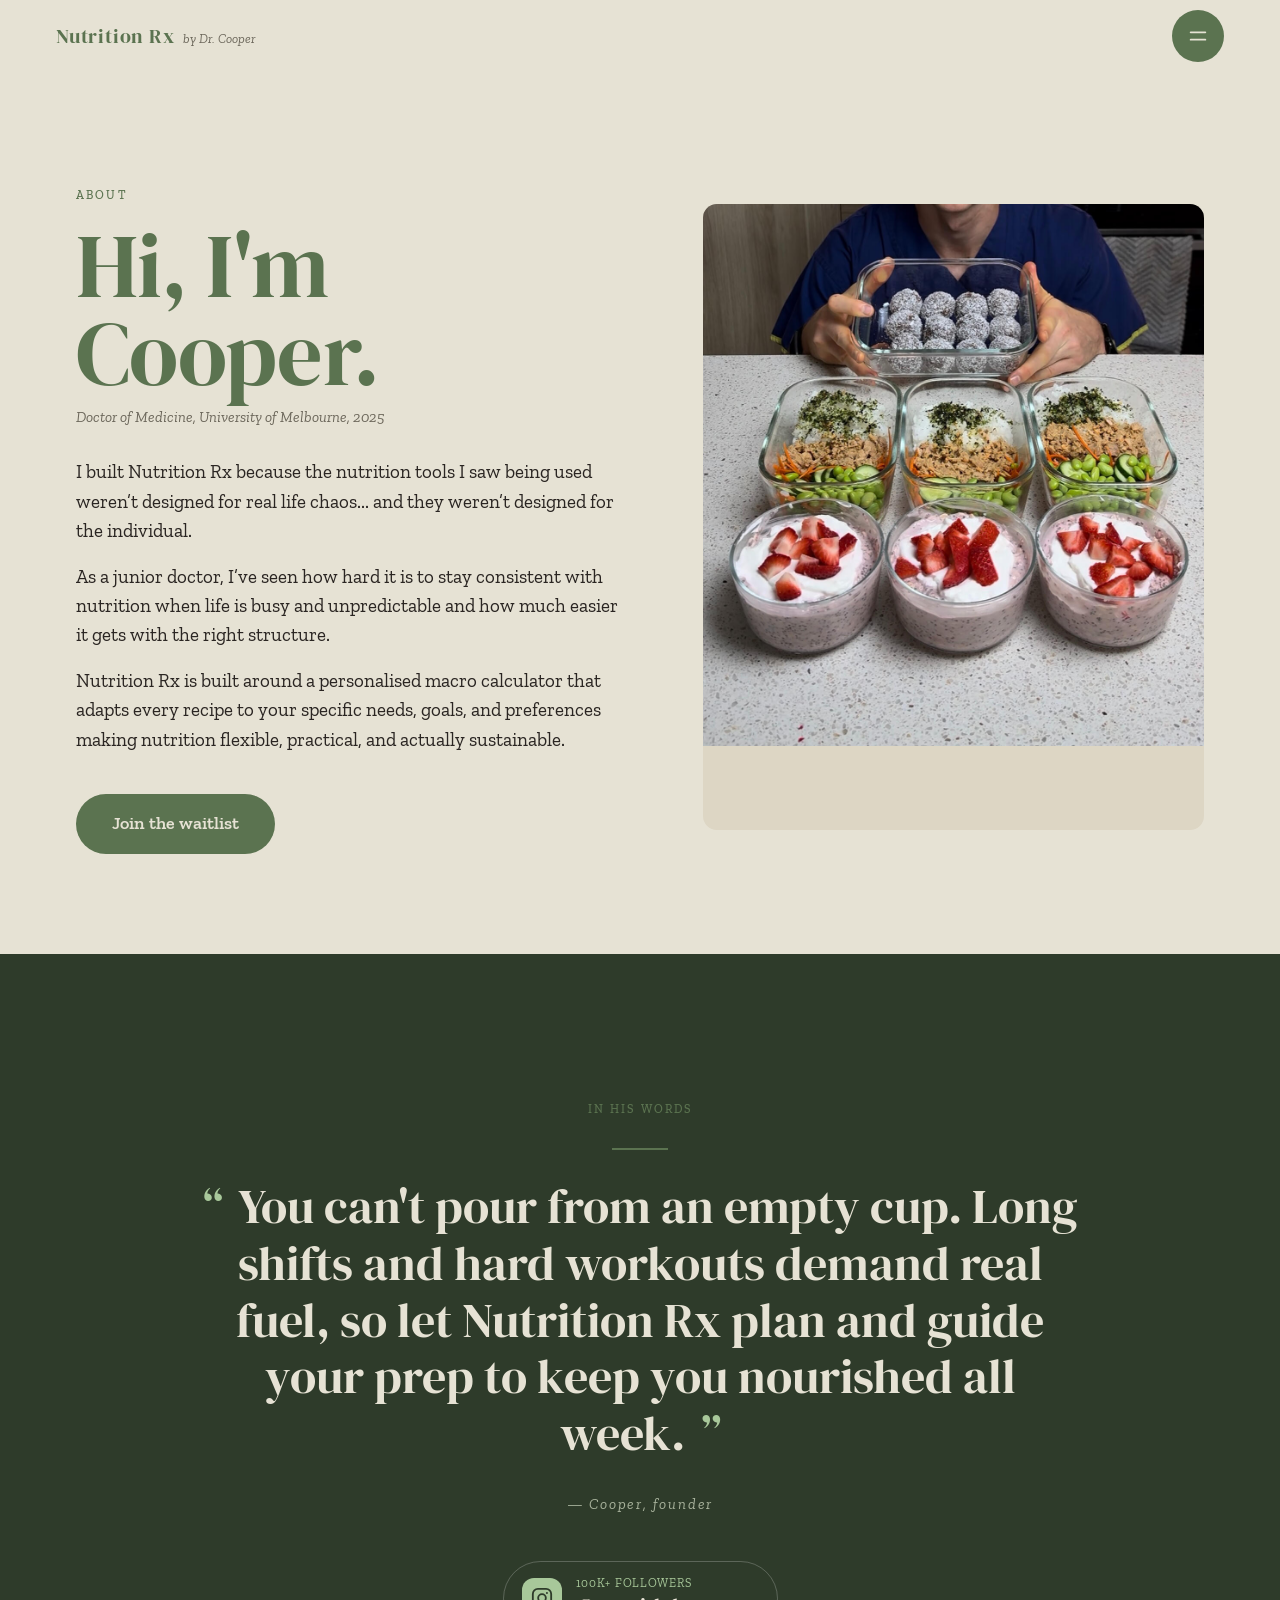
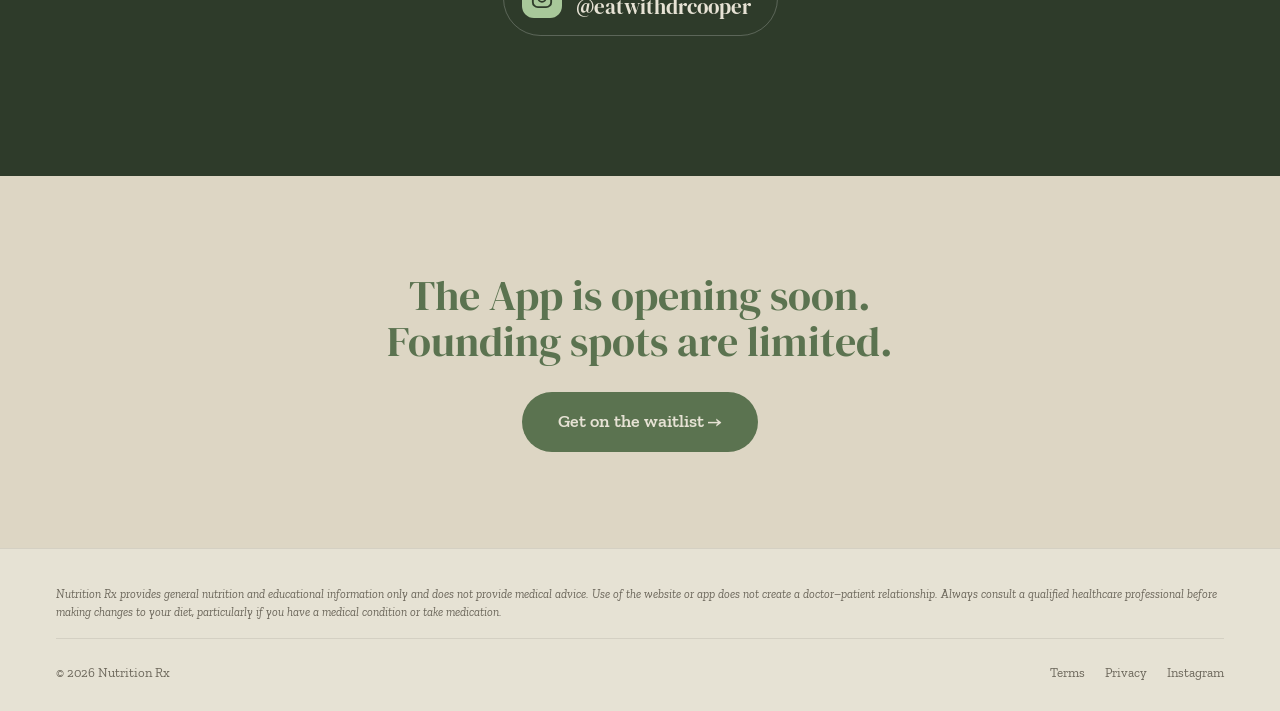
==== about.html @ 68b1487c "Add files via upload" ====
<!doctype html>
<html lang="en">
<head>
<meta charset="utf-8">
<meta name="viewport" content="width=device-width,initial-scale=1">
<title>About Cooper — Nutrition Rx</title>
<link rel="preconnect" href="https://fonts.googleapis.com">
<link rel="preconnect" href="https://fonts.gstatic.com" crossorigin>
<link href="https://fonts.googleapis.com/css2?family=DM+Serif+Display:ital@0;1&family=Zilla+Slab:ital,wght@0,300;0,400;0,500;0,600;0,700;1,400;1,500&display=swap" rel="stylesheet">
<link rel="stylesheet" href="styles.css">
<style>
  .about-hero {
    padding: clamp(120px, 16vw, 180px) var(--page-pad) clamp(60px, 9vw, 100px);
    max-width: var(--max);
    margin: 0 auto;
    display: grid;
    grid-template-columns: 1.1fr 1fr;
    gap: clamp(40px, 6vw, 88px);
    align-items: center;
  }
  .about-hero__text h1 {
    font-family: var(--font-display);
    font-size: clamp(48px, 7vw, 96px);
    line-height: 0.98;
    margin: 16px 0 8px;
    color: var(--green-mid);
    font-weight: 400;
    letter-spacing: -0.01em;
  }
  .about-hero__text .creds {
    font-family: var(--font-italic);
    font-style: italic;
    font-size: 19px;
    color: var(--ink-soft);
    margin-bottom: 28px;
  }
  .about-hero__text p {
    font-size: 19px;
    line-height: 1.55;
    margin: 0 0 16px;
  }
  .portrait {
    aspect-ratio: 4 / 5;
    border-radius: 14px;
  }
  @media (max-width: 820px) {
    .about-hero { grid-template-columns: 1fr; }
    .portrait { max-width: 360px; }
  }

  .story {
    background: var(--green-deep);
    color: var(--ink-on-green);
    padding: clamp(80px, 12vw, 140px) var(--page-pad);
  }
  .story__inner {
    max-width: 880px;
    margin: 0 auto;
    text-align: center;
  }
  .story blockquote {
    font-family: var(--font-display);
    font-size: clamp(28px, 4.2vw, 48px);
    line-height: 1.18;
    color: var(--cream);
    margin: 0;
    quotes: "\201C" "\201D";
  }
  .story blockquote::before { content: open-quote; color: var(--green-sage); margin-right: 6px; }
  .story blockquote::after  { content: close-quote; color: var(--green-sage); margin-left: 6px; }
  .ig-follow {
    margin-top: 44px;
    display: inline-flex;
    align-items: center;
    gap: 14px;
    padding: 14px 26px 14px 18px;
    border: 1px solid rgba(255,255,255,0.22);
    border-radius: 999px;
    color: var(--cream);
    text-decoration: none;
    transition: background .25s ease, border-color .25s ease, transform .25s ease;
  }
  .ig-follow:hover { background: rgba(255,255,255,0.07); border-color: rgba(255,255,255,0.4); transform: translateY(-2px); }
  .ig-follow__icon {
    flex: none;
    width: 40px; height: 40px;
    display: grid; place-items: center;
    border-radius: 12px;
    background: var(--green-sage);
    color: var(--green-deep);
  }
  .ig-follow__icon svg { width: 22px; height: 22px; }
  .ig-follow__text { text-align: left; line-height: 1.3; white-space: nowrap; }
  .ig-follow__handle { display: block; font-family: var(--font-display); font-size: 21px; color: var(--cream); }
  .ig-follow__meta { display: block; font-size: 12px; letter-spacing: .06em; text-transform: uppercase; color: var(--green-sage); margin-bottom: 2px; }

  .story cite {
    display: block;
    margin-top: 32px;
    font-family: var(--font-slab);
    font-style: italic;
    font-size: 15px;
    letter-spacing: 0.12em;
    color: var(--ink-on-green-soft);
  }

  .creds-grid {
    max-width: var(--max);
    margin: 0 auto;
    padding: clamp(80px, 12vw, 140px) var(--page-pad);
    display: grid;
    grid-template-columns: 1fr 2fr;
    gap: 64px;
  }
  .creds-grid h2 {
    font-family: var(--font-display);
    font-size: clamp(36px, 4.5vw, 52px);
    line-height: 1;
    margin: 0;
    color: var(--green-mid);
    font-weight: 400;
  }
  .creds-list { display: grid; gap: 0; }
  .creds-list .row {
    display: grid;
    grid-template-columns: 90px 1fr;
    gap: 24px;
    padding: 20px 0;
    border-top: 1px solid rgba(0,0,0,0.12);
    align-items: baseline;
  }
  .creds-list .row:last-child { border-bottom: 1px solid rgba(0,0,0,0.12); }
  .creds-list .row .yr {
    font-family: var(--font-italic);
    font-style: italic;
    color: var(--ink-soft);
    font-size: 15px;
    letter-spacing: 0.04em;
  }
  .creds-list .row .what { font-size: 18px; }
  .creds-list .row .what em {
    display: block;
    font-style: italic;
    color: var(--ink-soft);
    font-size: 14px;
    letter-spacing: 0.04em;
    margin-top: 4px;
  }
  @media (max-width: 820px) {
    .creds-grid { grid-template-columns: 1fr; gap: 32px; }
    .creds-list .row { grid-template-columns: 70px 1fr; gap: 16px; }
  }

  .cta-strip {
    text-align: center;
    padding: clamp(60px, 8vw, 96px) var(--page-pad);
    background: var(--cream-warm);
  }
  .cta-strip p {
    font-family: var(--font-display);
    font-size: clamp(28px, 3.6vw, 42px);
    margin: 0 0 28px;
    color: var(--green-mid);
    line-height: 1.1;
  }
</style>
</head>
<body data-screen-label="02 About">
<template id="__bundler_thumbnail">
<svg xmlns="http://www.w3.org/2000/svg" viewBox="0 0 100 100">
  <rect width="100" height="100" fill="#2f5a3a"/>
  <circle cx="50" cy="54" r="22" fill="none" stroke="#cfe3bf" stroke-width="4"/>
  <path d="M34 50h32a16 16 0 0 1-32 0z" fill="#cfe3bf"/>
  <text x="50" y="32" font-family="Georgia, serif" font-size="15" fill="#cfe3bf" text-anchor="middle">Rx</text>
</svg>
</template>

  <section class="about-hero">
    <div class="about-hero__text">
      <span class="eyebrow">About</span>
      <h1 data-comment-anchor="about-name">Hi, I'm Cooper.</h1>
      <p class="creds" style="font-size: 15px;">Doctor of Medicine, University of Melbourne, 2025</p>
      <p>I built Nutrition Rx because the nutrition tools I saw being used weren’t designed for real life chaos... and they weren’t designed for the individual.</p>
      <p>As a junior doctor, I’ve seen how hard it is to stay consistent with nutrition when life is busy and unpredictable and how much easier it gets with the right structure.</p>
      <p>Nutrition Rx is built around a personalised macro calculator that adapts every recipe to your specific needs, goals, and preferences making nutrition flexible, practical, and actually sustainable.</p>
      <a class="btn-primary" href="index.html#waitlist" style="margin-top:24px;">Join the waitlist</a>
    </div>
    <div class="portrait" style="background: var(--cream-warm); overflow: hidden;">
      <img src="images/cooper-headshot.jpg" alt="Cooper" style="width: 100%; height: 542px; object-fit: cover; object-position: center bottom; display: block;">
    </div>
  </section>

  <section class="story">
    <div class="story__inner">
      <span class="eyebrow">In his words</span>
      <hr class="rule">
      <blockquote data-comment-anchor="founder-quote">
        You can't pour from an empty cup. Long shifts and hard workouts demand real fuel, so let Nutrition Rx plan and guide your prep to keep you nourished all week.
      </blockquote>
      <cite>— Cooper, founder</cite>
      <a class="ig-follow" href="https://www.instagram.com/eatwithdrcooper/" target="_blank" rel="noopener" aria-label="Follow @eatwithdrcooper on Instagram">
        <span class="ig-follow__icon" aria-hidden="true">
          <svg viewBox="0 0 24 24" fill="none" stroke="currentColor" stroke-width="2" stroke-linecap="round" stroke-linejoin="round">
            <rect x="2" y="2" width="20" height="20" rx="5.5"></rect>
            <circle cx="12" cy="12" r="4.2"></circle>
            <circle cx="17.4" cy="6.6" r="1.1" fill="currentColor" stroke="none"></circle>
          </svg>
        </span>
        <span class="ig-follow__text">
          <span class="ig-follow__meta">100k+ followers</span>
          <span class="ig-follow__handle">@eatwithdrcooper</span>
        </span>
      </a>
    </div>
  </section>

  <section class="cta-strip">
    <p>The App is opening soon.<br>Founding spots are limited.</p>
    <a class="btn-primary" href="https://38ebd151-0711-48f5-b0aa-54f2b20b8835.claudeusercontent.com/v1/design/projects/38ebd151-0711-48f5-b0aa-54f2b20b8835/serve/mobile/index.html?t=e06baa44c9c4c420fc03121a1256f8cfed9c6aff70de0fab4bd49fe251b8d713.e6d27146-04ad-4a14-9966-75253eb72420.7bfd5f30-734a-47d4-814c-40c2be260cab.1780737321.fp&direct=1">Get on the waitlist →</a>
  </section>

  <footer class="foot">
    <p class="foot__note" style="width: 75%; max-width: none;">Nutrition Rx provides general nutrition and educational information only and does not provide medical advice. Use of the website or app does not create a doctor–patient relationship. Always consult a qualified healthcare professional before making changes to your diet, particularly if you have a medical condition or take medication.</p>
    <span>© 2026 Nutrition Rx</span>
    <div class="foot__links">
      <a href="#">Terms</a><a href="#">Privacy</a><a href="https://www.instagram.com/eatwithdrcooper/" target="_blank" rel="noopener">Instagram</a>
    </div>
  </footer>

  <script src="nav.js"></script>
  <script>NutritionRxNav.mount({ current: "about" });</script>
</body>
</html>
---- styles.css ----
/* =========================================================
   Nutrition Rx — shared styles
   Design tokens pulled from brand graphics:
   - cream paper + deep forest green
   - sage pill accents, slab + transitional serif type
   ========================================================= */

:root {
  /* Surfaces */
  --cream: #e6e2d4;
  --cream-warm: #ddd6c4;
  --cream-light: #efeadc;
  --green-deep: #2e3b2a;
  --green-darker: #1f2a1d;
  --green-mid: #5b7350;
  --green-sage: #a8c89a;
  --green-sage-soft: #c2d6b6;

  /* Ink */
  --ink: #2a2522;
  --ink-soft: #6b665a;
  --ink-on-green: #e6e2d4;
  --ink-on-green-soft: #a8b29c;

  /* Macros */
  --macro-cal: #c8553d;
  --macro-protein: #d8893a;
  --macro-carbs: #a8a83a;
  --macro-fat: #5b7350;

  /* Type */
  --font-display: "DM Serif Display", "Source Serif Pro", Georgia, serif;
  --font-slab: "Zilla Slab", Georgia, serif;
  --font-italic: "Zilla Slab", Georgia, serif;

  /* Layout */
  --page-pad: clamp(20px, 5vw, 56px);
  --max: 1240px;
  --radius-pill: 999px;
  --radius-card: 18px;
}

* { box-sizing: border-box; }

html, body {
  margin: 0;
  padding: 0;
  background: var(--cream);
  color: var(--ink);
  font-family: var(--font-slab);
  font-weight: 400;
  font-size: 17px;
  line-height: 1.55;
  -webkit-font-smoothing: antialiased;
  text-rendering: optimizeLegibility;
}

body.theme-green {
  background: var(--green-deep);
  color: var(--ink-on-green);
}

img { max-width: 100%; display: block; }

a { color: inherit; text-decoration: none; }

/* ---------- Type ---------- */
.display {
  font-family: var(--font-display);
  font-weight: 400;
  letter-spacing: -0.01em;
  line-height: 1.02;
}

.eyebrow {
  font-family: var(--font-slab);
  font-weight: 500;
  font-size: 12px;
  letter-spacing: 0.18em;
  text-transform: uppercase;
  color: var(--green-mid);
}
.theme-green .eyebrow { color: var(--green-sage); }

.italic-lede {
  font-family: var(--font-italic);
  font-style: italic;
  font-weight: 400;
  color: var(--ink-soft);
}
.theme-green .italic-lede { color: var(--ink-on-green-soft); }

.rule {
  width: 56px;
  height: 2px;
  background: var(--green-mid);
  border: 0;
  margin: 28px auto;
}
.theme-green .rule { background: var(--green-sage); }

/* ---------- Pills / Buttons ---------- */
.pill {
  display: inline-flex;
  align-items: center;
  gap: 8px;
  padding: 10px 20px;
  border-radius: var(--radius-pill);
  background: var(--green-sage);
  color: var(--green-darker);
  font-family: var(--font-slab);
  font-weight: 600;
  font-size: 15px;
  letter-spacing: 0.02em;
}

.btn-primary {
  display: inline-flex;
  align-items: center;
  justify-content: center;
  gap: 10px;
  padding: 16px 36px;
  border-radius: var(--radius-pill);
  background: var(--green-mid);
  color: var(--cream);
  font-family: var(--font-slab);
  font-weight: 600;
  font-size: 18px;
  border: 0;
  cursor: pointer;
  transition: transform .15s ease, background .15s ease;
}
.btn-primary:hover { background: #4d6244; transform: translateY(-1px); }

.btn-ghost {
  display: inline-flex;
  align-items: center;
  gap: 8px;
  padding: 14px 28px;
  border-radius: var(--radius-pill);
  border: 1.5px solid currentColor;
  font-family: var(--font-slab);
  font-weight: 500;
  font-size: 15px;
  cursor: pointer;
  background: transparent;
}

/* ---------- Top bar / Hamburger ---------- */
.topbar {
  position: fixed;
  inset: 0 0 auto 0;
  height: 72px;
  display: flex;
  align-items: center;
  justify-content: space-between;
  padding: 0 var(--page-pad);
  z-index: 50;
  pointer-events: none;
  transition: background .28s ease, box-shadow .28s ease, backdrop-filter .28s ease, height .28s ease;
}
.topbar > * { pointer-events: auto; }

.topbar.scrolled {
  background: rgba(230, 226, 212, 0.88);
  -webkit-backdrop-filter: blur(10px);
  backdrop-filter: blur(10px);
  box-shadow: 0 1px 0 rgba(42, 37, 34, 0.10), 0 6px 20px -14px rgba(42, 37, 34, 0.5);
}
.theme-green .topbar.scrolled {
  background: rgba(46, 59, 42, 0.9);
  box-shadow: 0 1px 0 rgba(230, 226, 212, 0.12), 0 6px 20px -14px rgba(0, 0, 0, 0.6);
}

.brand {
  font-family: var(--font-display);
  font-size: 20px;
  letter-spacing: 0.04em;
  color: var(--green-mid);
}
.theme-green .brand { color: var(--green-sage); }
.brand small {
  font-family: var(--font-slab);
  font-style: italic;
  font-size: 13px;
  color: var(--ink-soft);
  margin-left: 8px;
  letter-spacing: 0;
}
.theme-green .brand small { color: var(--ink-on-green-soft); }

.hamburger {
  width: 52px;
  height: 52px;
  border-radius: 50%;
  background: var(--green-mid);
  color: var(--cream);
  display: inline-flex;
  align-items: center;
  justify-content: center;
  border: 0;
  cursor: pointer;
  transition: background .15s ease, transform .15s ease;
}
.theme-green .hamburger { background: var(--green-sage); color: var(--green-darker); }
.hamburger:hover { transform: scale(1.04); }
.hamburger svg { width: 22px; height: 22px; }

/* ---------- Menu overlay ---------- */
.menu {
  position: fixed;
  inset: 0;
  background: var(--green-deep);
  color: var(--cream);
  z-index: 100;
  opacity: 0;
  pointer-events: none;
  transform: translateY(-12px);
  transition: opacity .35s ease, transform .35s ease;
  display: grid;
  grid-template-rows: 72px 1fr auto;
  padding: 0 var(--page-pad);
}
.menu.is-open {
  opacity: 1;
  pointer-events: auto;
  transform: translateY(0);
}
.menu__top {
  display: flex;
  align-items: center;
  justify-content: space-between;
}
.menu__brand {
  font-family: var(--font-display);
  font-size: 20px;
  letter-spacing: 0.04em;
  color: var(--green-sage);
}
.menu__close {
  width: 52px;
  height: 52px;
  border-radius: 50%;
  background: var(--green-sage);
  color: var(--green-darker);
  border: 0;
  cursor: pointer;
  display: inline-flex;
  align-items: center;
  justify-content: center;
}
.menu__close svg { width: 22px; height: 22px; }

.menu__nav {
  display: flex;
  flex-direction: column;
  justify-content: center;
  gap: clamp(20px, 4vh, 36px);
  max-width: 880px;
  margin: 0 auto;
  width: 100%;
}
.menu__link {
  font-family: var(--font-display);
  font-size: clamp(40px, 8vw, 88px);
  line-height: 1;
  letter-spacing: -0.015em;
  color: var(--cream);
  display: grid;
  grid-template-columns: 64px 1fr auto;
  align-items: baseline;
  gap: 24px;
  padding: 8px 0;
  border-bottom: 1px solid rgba(230, 226, 212, 0.18);
  transition: color .2s ease, padding-left .2s ease;
}
.menu__link:hover {
  color: var(--green-sage);
  padding-left: 8px;
}
.menu__link .num {
  font-family: var(--font-slab);
  font-size: 14px;
  letter-spacing: 0.2em;
  color: var(--ink-on-green-soft);
  font-style: italic;
}
.menu__link .arrow {
  font-family: var(--font-slab);
  font-size: 20px;
  color: var(--ink-on-green-soft);
  transition: transform .2s ease;
}
.menu__link:hover .arrow { transform: translateX(8px); color: var(--green-sage); }

.menu__foot {
  display: flex;
  justify-content: space-between;
  align-items: center;
  padding: 28px 0;
  border-top: 1px solid rgba(230, 226, 212, 0.18);
  font-family: var(--font-slab);
  font-size: 13px;
  color: var(--ink-on-green-soft);
  letter-spacing: 0.04em;
}
.menu__foot a:hover { color: var(--green-sage); }

body.menu-open { overflow: hidden; }

/* ---------- Page sections ---------- */
.section {
  padding: clamp(80px, 12vw, 140px) var(--page-pad);
  max-width: var(--max);
  margin: 0 auto;
}
.section--narrow { max-width: 820px; }
.section--green {
  background: var(--green-deep);
  color: var(--ink-on-green);
  max-width: none;
}
.section--green-inner {
  max-width: var(--max);
  margin: 0 auto;
}

.center { text-align: center; }

/* ---------- Image placeholder ---------- */
.ph {
  position: relative;
  background:
    repeating-linear-gradient(135deg,
      rgba(0,0,0,0.04) 0 8px,
      transparent 8px 16px),
    var(--cream-warm);
  border: 1px solid rgba(0,0,0,0.06);
  border-radius: 12px;
  display: grid;
  place-items: center;
  font-family: ui-monospace, "SF Mono", Menlo, monospace;
  font-size: 11px;
  letter-spacing: 0.12em;
  text-transform: uppercase;
  color: var(--ink-soft);
  text-align: center;
  padding: 16px;
  min-height: 200px;
}
.theme-green .ph {
  background:
    repeating-linear-gradient(135deg,
      rgba(255,255,255,0.04) 0 8px,
      transparent 8px 16px),
    rgba(255,255,255,0.04);
  border-color: rgba(255,255,255,0.12);
  color: var(--ink-on-green-soft);
}
.ph--circle { border-radius: 999px; aspect-ratio: 1; }
.ph--phone {
  aspect-ratio: 9 / 19.5;
  border-radius: 36px;
  min-height: 0;
}

/* ---------- Footer ---------- */
.foot {
  padding: 36px var(--page-pad) 28px;
  border-top: 1px solid rgba(0,0,0,0.08);
  display: flex;
  flex-wrap: wrap;
  gap: 24px;
  justify-content: space-between;
  align-items: center;
  font-size: 13px;
  color: var(--ink-soft);
}
.theme-green .foot {
  border-color: rgba(255,255,255,0.12);
  color: var(--ink-on-green-soft);
}
.foot a:hover { color: var(--green-mid); }
.theme-green .foot a:hover { color: var(--green-sage); }
.foot__links { display: flex; gap: 20px; flex-wrap: wrap; }

/* ---------- Utility ---------- */
.stack > * + * { margin-top: var(--gap, 16px); }
.grid { display: grid; gap: 24px; }

@media (max-width: 720px) {
  body { font-size: 16px; }
  .topbar { height: 64px; }
  .hamburger, .menu__close { width: 44px; height: 44px; }
  .menu { grid-template-rows: 64px 1fr auto; }
  .menu__link { grid-template-columns: 40px 1fr auto; gap: 14px; }
  .menu__link .num { font-size: 12px; }
}

.foot__note { flex-basis: 100%; order: -1; margin: 0; padding-bottom: 16px; border-bottom: 1px solid rgba(0,0,0,0.08); font-size: 12px; line-height: 1.55; font-style: italic; color: var(--ink-soft); max-width: 78ch; }
.theme-green .foot__note { border-color: rgba(255,255,255,0.12); color: var(--ink-on-green-soft); }
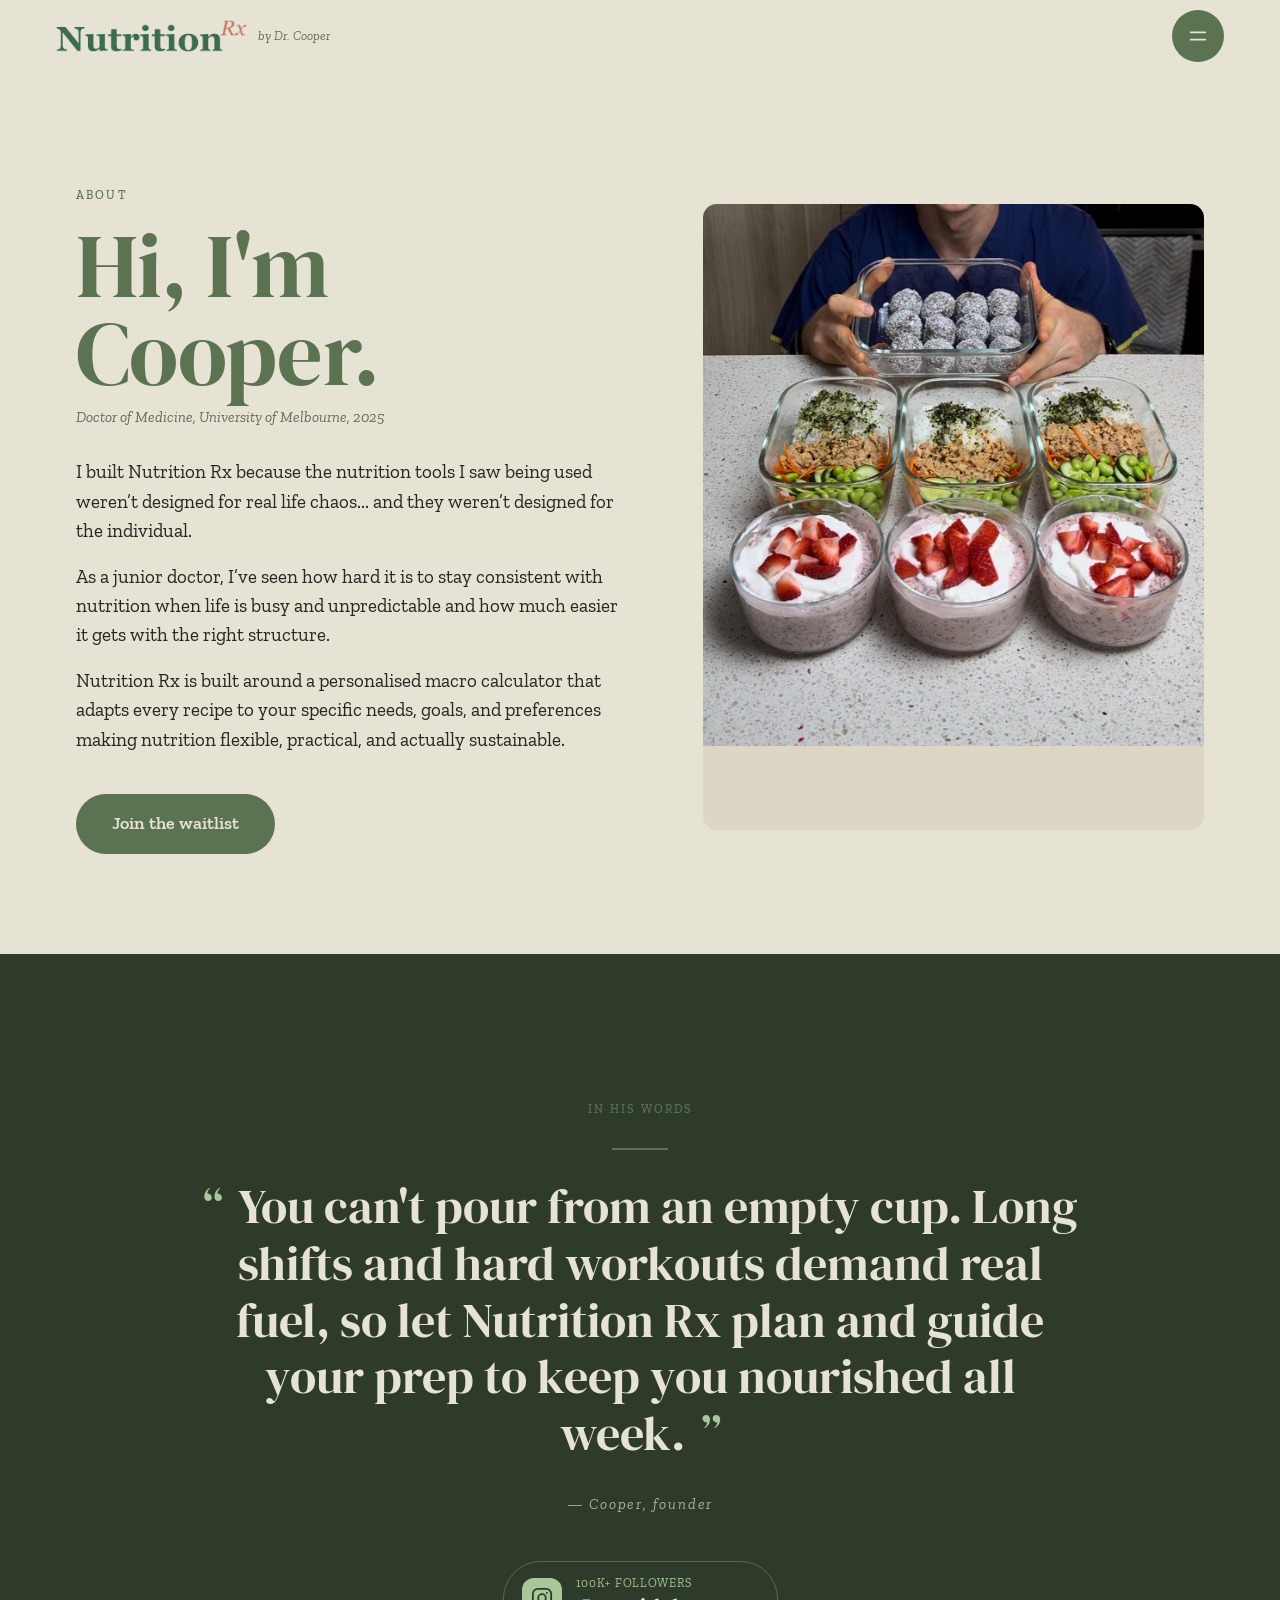
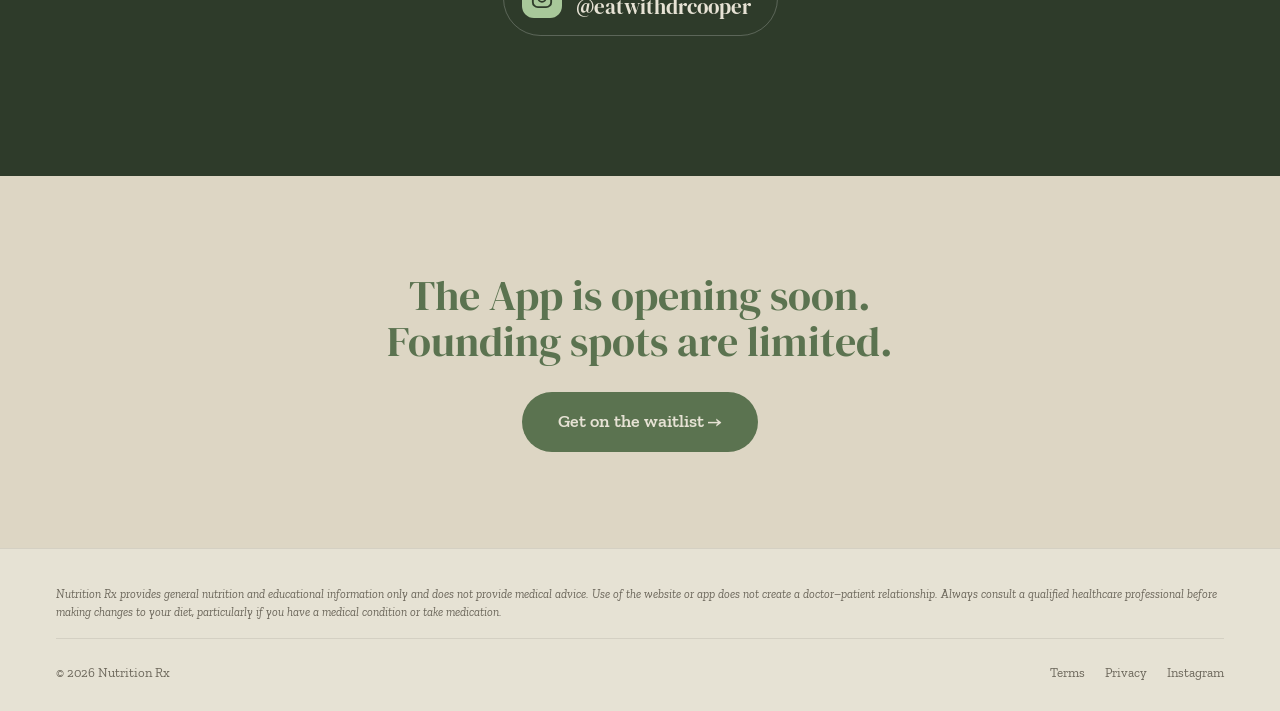
==== commit f4e4da77: "Add files via upload" ====
--- a/about.html
+++ b/about.html
@@ -4,6 +4,8 @@
 <meta charset="utf-8">
 <meta name="viewport" content="width=device-width,initial-scale=1">
 <title>About Cooper — Nutrition Rx</title>
+<link rel="icon" type="image/png" href="images/favicon.png">
+<link rel="apple-touch-icon" href="images/favicon.png">
 <link rel="preconnect" href="https://fonts.googleapis.com">
 <link rel="preconnect" href="https://fonts.gstatic.com" crossorigin>
 <link href="https://fonts.googleapis.com/css2?family=DM+Serif+Display:ital@0;1&family=Zilla+Slab:ital,wght@0,300;0,400;0,500;0,600;0,700;1,400;1,500&display=swap" rel="stylesheet">
@@ -216,7 +218,7 @@
 
   <section class="cta-strip">
     <p>The App is opening soon.<br>Founding spots are limited.</p>
-    <a class="btn-primary" href="https://38ebd151-0711-48f5-b0aa-54f2b20b8835.claudeusercontent.com/v1/design/projects/38ebd151-0711-48f5-b0aa-54f2b20b8835/serve/mobile/index.html?t=e06baa44c9c4c420fc03121a1256f8cfed9c6aff70de0fab4bd49fe251b8d713.e6d27146-04ad-4a14-9966-75253eb72420.7bfd5f30-734a-47d4-814c-40c2be260cab.1780737321.fp&direct=1">Get on the waitlist →</a>
+    <a class="btn-primary" href="index.html">Get on the waitlist →</a>
   </section>
 
   <footer class="foot">
--- a/styles.css
+++ b/styles.css
@@ -177,6 +177,14 @@
   font-size: 20px;
   letter-spacing: 0.04em;
   color: var(--green-mid);
+  display: inline-flex;
+  align-items: center;
+  gap: 11px;
+}
+.brand__logo {
+  height: 32px;
+  width: auto;
+  display: block;
 }
 .theme-green .brand { color: var(--green-sage); }
 .brand small {
@@ -184,9 +192,11 @@
   font-style: italic;
   font-size: 13px;
   color: var(--ink-soft);
-  margin-left: 8px;
+  margin-left: 0;
   letter-spacing: 0;
-}
+  white-space: nowrap;
+}
+.menu__brand-logo { height: 30px; width: auto; display: block; }
 .theme-green .brand small { color: var(--ink-on-green-soft); }
 
 .hamburger {
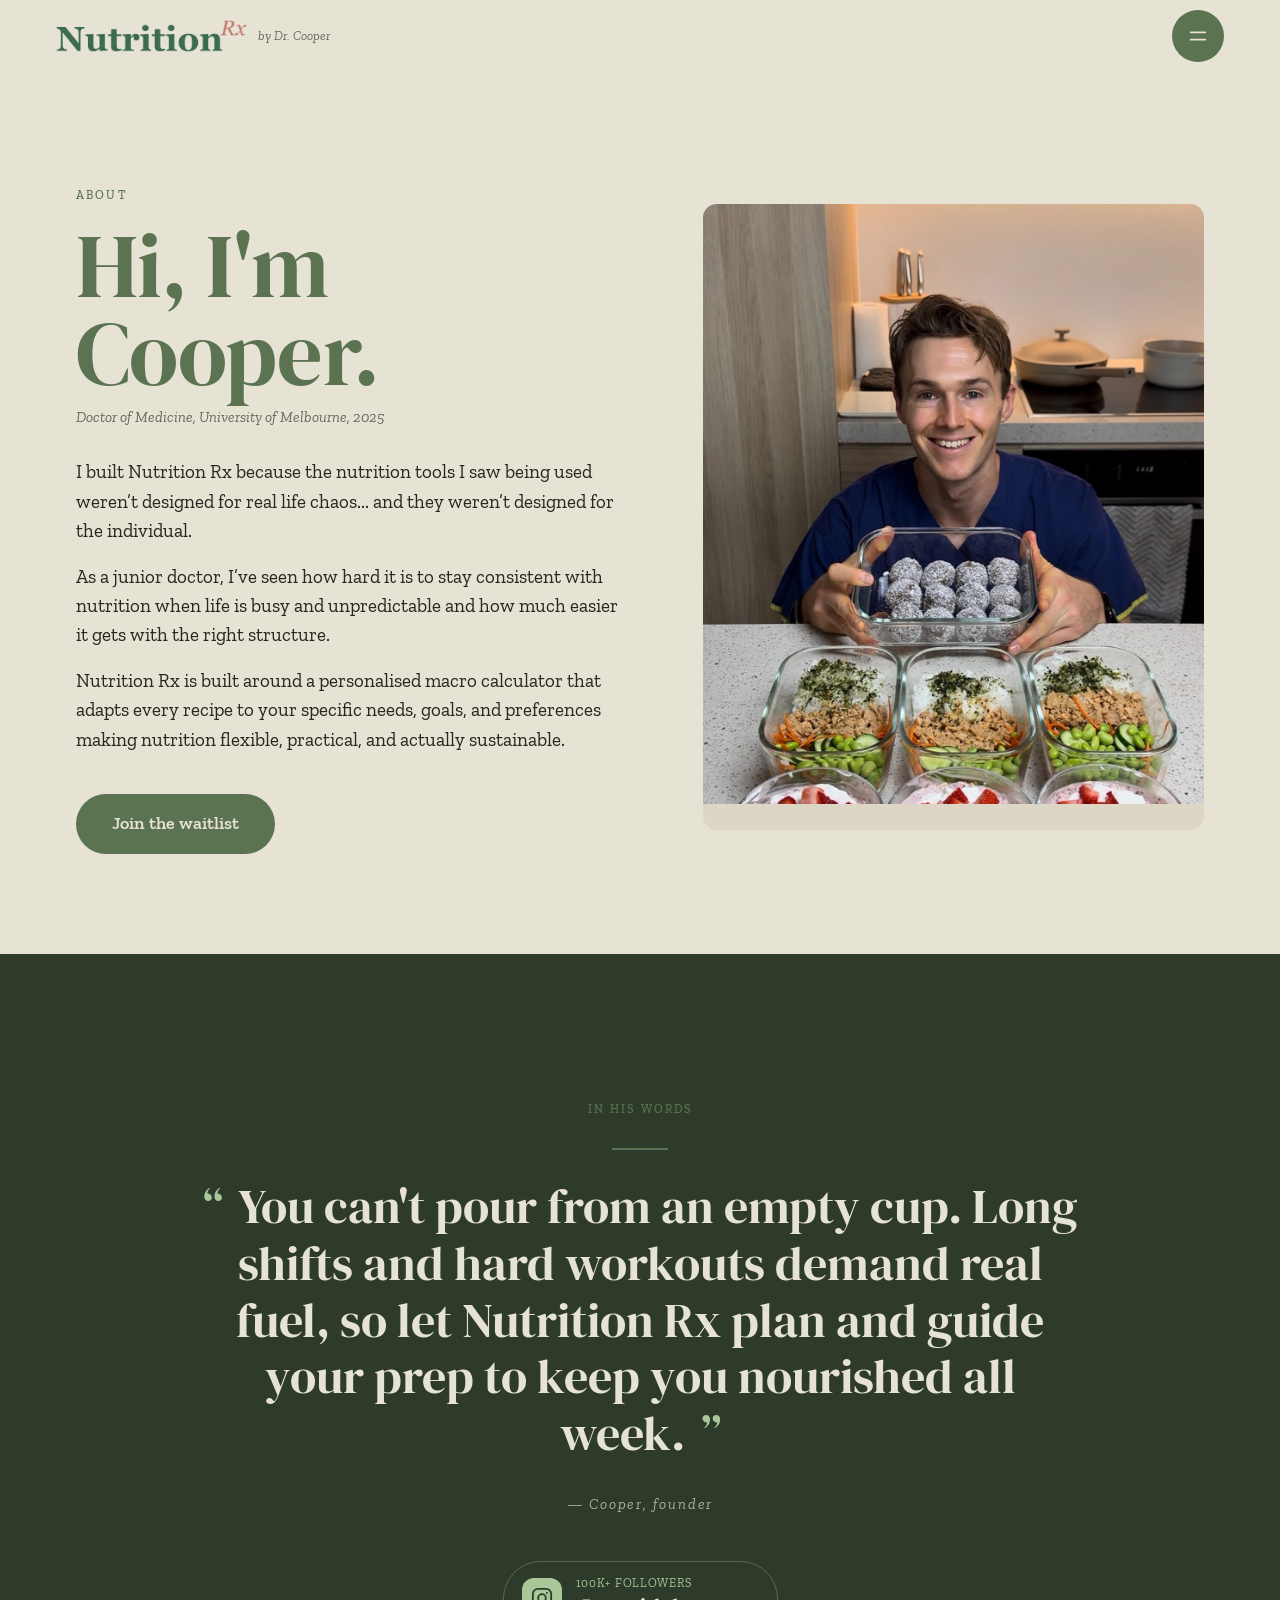
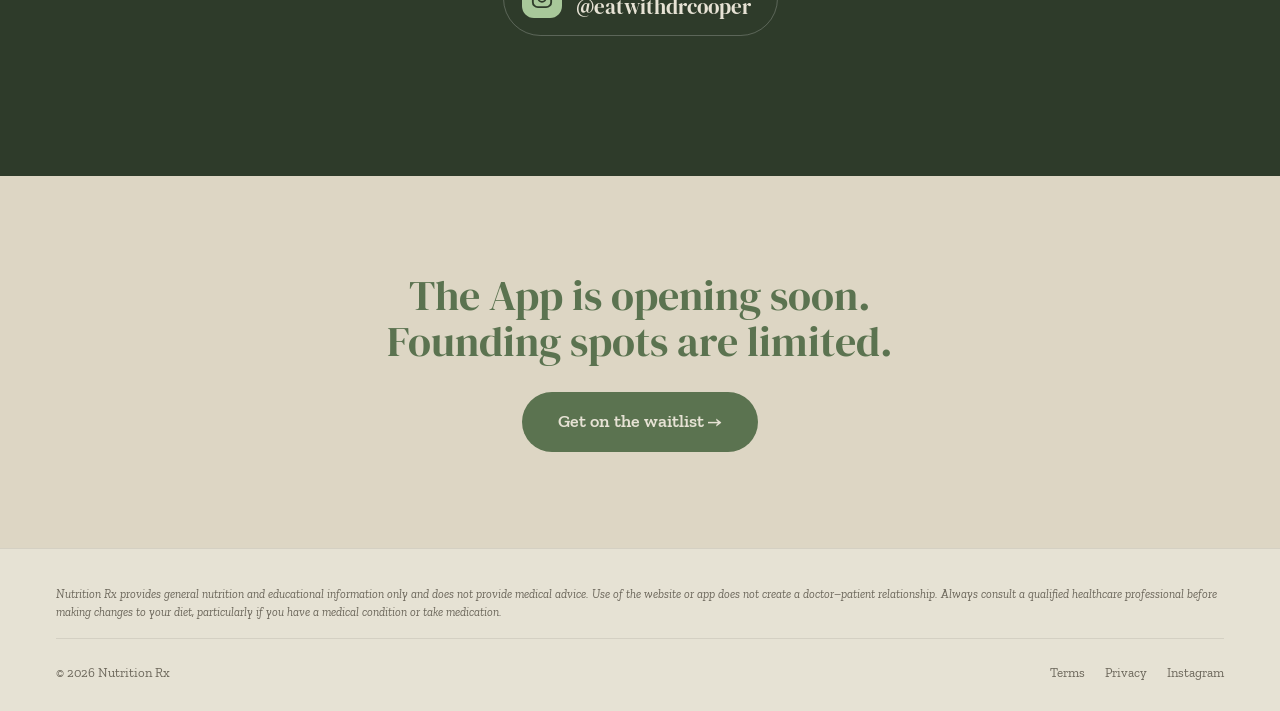
==== commit f25f6c41: "Add files via upload" ====
--- a/about.html
+++ b/about.html
@@ -188,7 +188,7 @@
       <a class="btn-primary" href="index.html#waitlist" style="margin-top:24px;">Join the waitlist</a>
     </div>
     <div class="portrait" style="background: var(--cream-warm); overflow: hidden;">
-      <img src="images/cooper-headshot.jpg" alt="Cooper" style="width: 100%; height: 542px; object-fit: cover; object-position: center bottom; display: block;">
+      <img src="images/cooper-headshot.jpg" alt="Cooper" style="width: 100%; height: 600px; object-fit: cover; object-position: center 38%; display: block;">
     </div>
   </section>
 
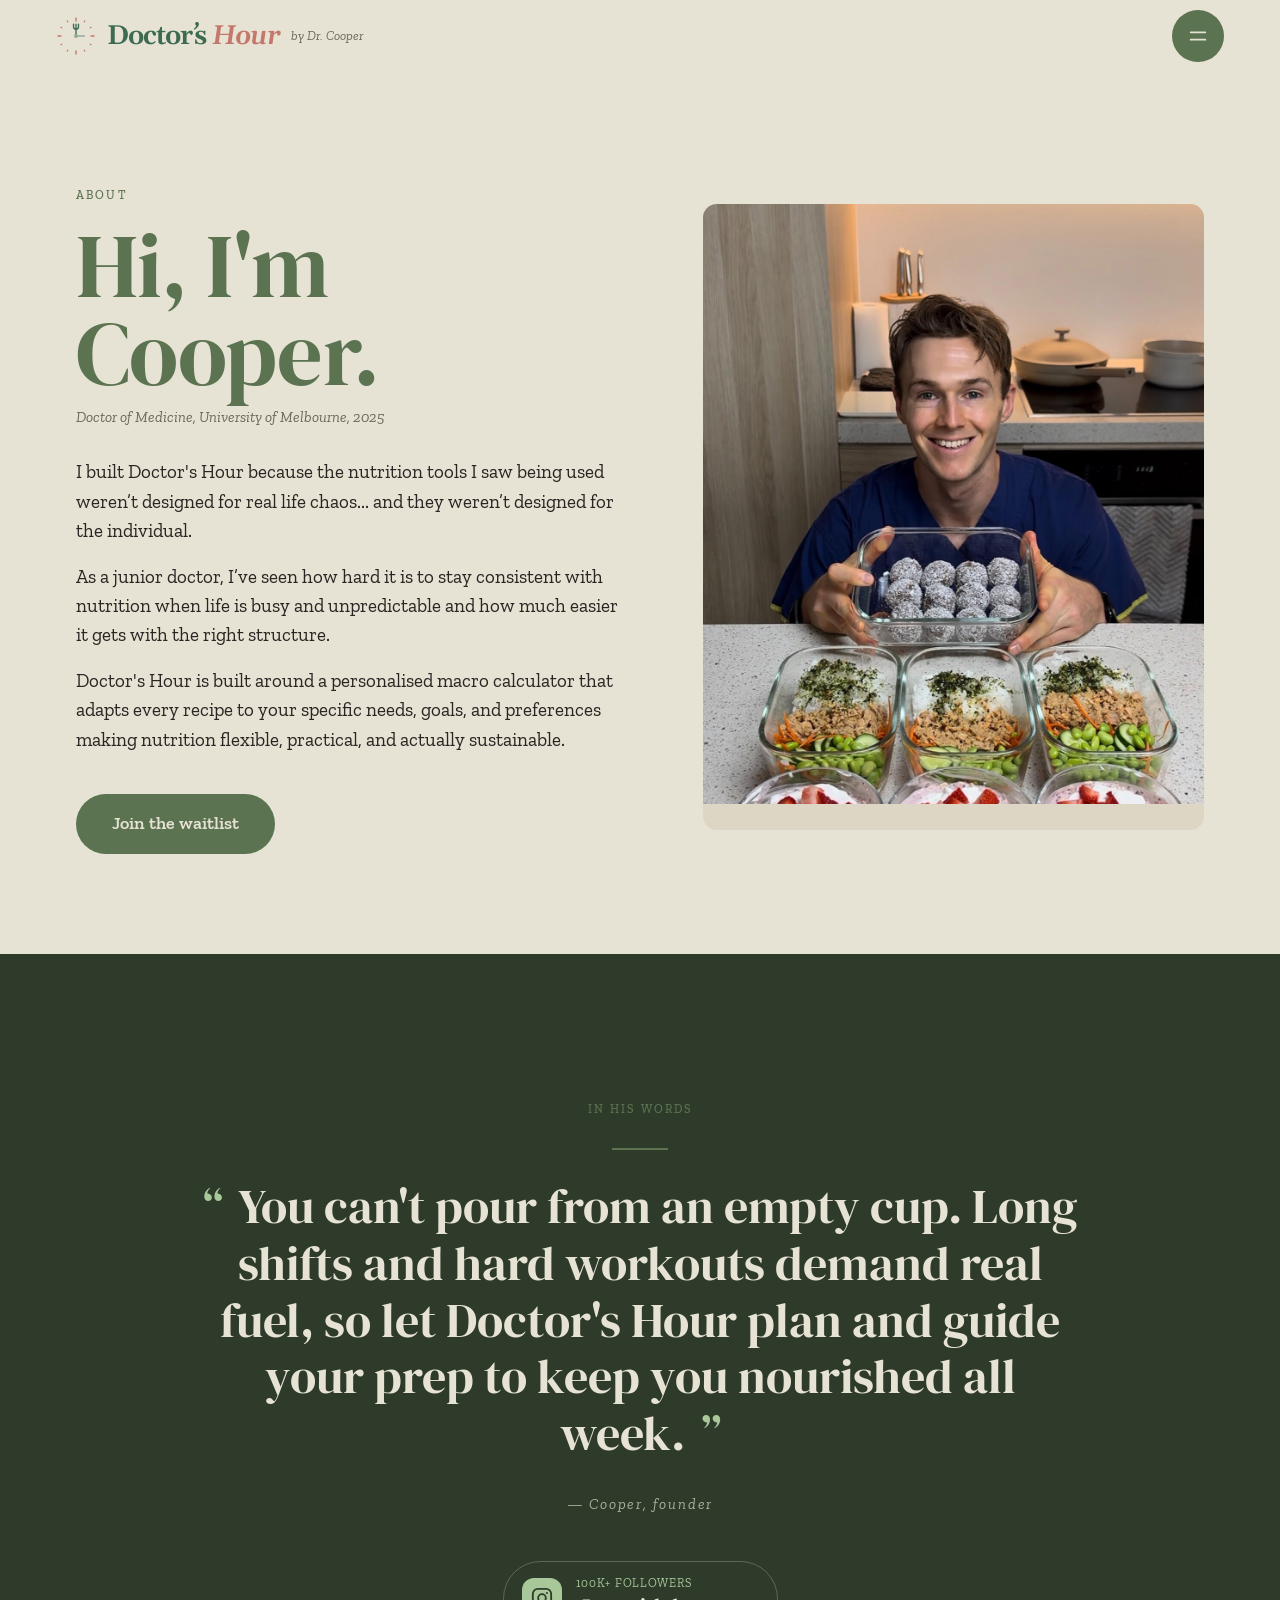
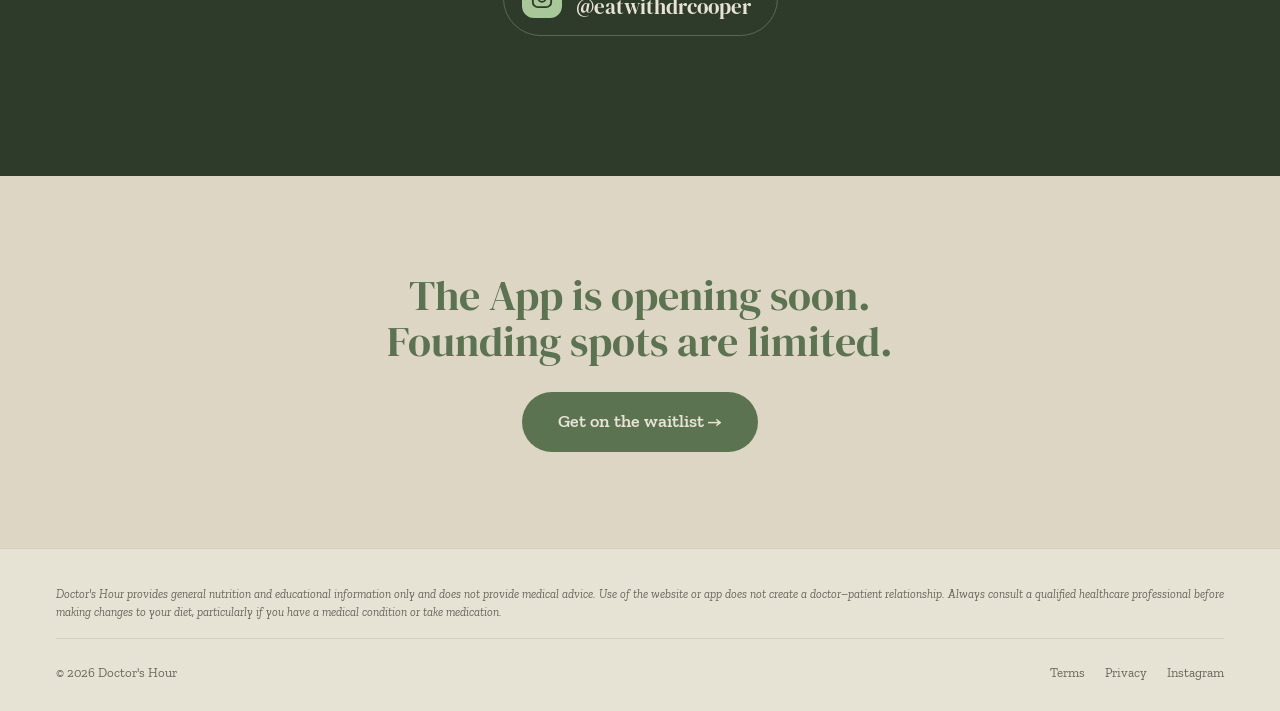
==== commit 4af9fb88: "Add files via upload" ====
--- a/about.html
+++ b/about.html
@@ -3,9 +3,9 @@
 <head>
 <meta charset="utf-8">
 <meta name="viewport" content="width=device-width,initial-scale=1">
-<title>About Cooper — Nutrition Rx</title>
-<link rel="icon" type="image/png" href="images/favicon.png">
-<link rel="apple-touch-icon" href="images/favicon.png">
+<title>About Cooper — Doctor's Hour</title>
+<link rel="icon" type="image/png" href="images/doctors-hour-icon.png">
+<link rel="apple-touch-icon" href="images/doctors-hour-icon.png">
 <link rel="preconnect" href="https://fonts.googleapis.com">
 <link rel="preconnect" href="https://fonts.gstatic.com" crossorigin>
 <link href="https://fonts.googleapis.com/css2?family=DM+Serif+Display:ital@0;1&family=Zilla+Slab:ital,wght@0,300;0,400;0,500;0,600;0,700;1,400;1,500&display=swap" rel="stylesheet">
@@ -182,9 +182,9 @@
       <span class="eyebrow">About</span>
       <h1 data-comment-anchor="about-name">Hi, I'm Cooper.</h1>
       <p class="creds" style="font-size: 15px;">Doctor of Medicine, University of Melbourne, 2025</p>
-      <p>I built Nutrition Rx because the nutrition tools I saw being used weren’t designed for real life chaos... and they weren’t designed for the individual.</p>
+      <p>I built Doctor's Hour because the nutrition tools I saw being used weren’t designed for real life chaos... and they weren’t designed for the individual.</p>
       <p>As a junior doctor, I’ve seen how hard it is to stay consistent with nutrition when life is busy and unpredictable and how much easier it gets with the right structure.</p>
-      <p>Nutrition Rx is built around a personalised macro calculator that adapts every recipe to your specific needs, goals, and preferences making nutrition flexible, practical, and actually sustainable.</p>
+      <p>Doctor's Hour is built around a personalised macro calculator that adapts every recipe to your specific needs, goals, and preferences making nutrition flexible, practical, and actually sustainable.</p>
       <a class="btn-primary" href="index.html#waitlist" style="margin-top:24px;">Join the waitlist</a>
     </div>
     <div class="portrait" style="background: var(--cream-warm); overflow: hidden;">
@@ -197,7 +197,7 @@
       <span class="eyebrow">In his words</span>
       <hr class="rule">
       <blockquote data-comment-anchor="founder-quote">
-        You can't pour from an empty cup. Long shifts and hard workouts demand real fuel, so let Nutrition Rx plan and guide your prep to keep you nourished all week.
+        You can't pour from an empty cup. Long shifts and hard workouts demand real fuel, so let Doctor's Hour plan and guide your prep to keep you nourished all week.
       </blockquote>
       <cite>— Cooper, founder</cite>
       <a class="ig-follow" href="https://www.instagram.com/eatwithdrcooper/" target="_blank" rel="noopener" aria-label="Follow @eatwithdrcooper on Instagram">
@@ -222,8 +222,8 @@
   </section>
 
   <footer class="foot">
-    <p class="foot__note" style="width: 75%; max-width: none;">Nutrition Rx provides general nutrition and educational information only and does not provide medical advice. Use of the website or app does not create a doctor–patient relationship. Always consult a qualified healthcare professional before making changes to your diet, particularly if you have a medical condition or take medication.</p>
-    <span>© 2026 Nutrition Rx</span>
+    <p class="foot__note" style="width: 75%; max-width: none;">Doctor's Hour provides general nutrition and educational information only and does not provide medical advice. Use of the website or app does not create a doctor–patient relationship. Always consult a qualified healthcare professional before making changes to your diet, particularly if you have a medical condition or take medication.</p>
+    <span>© 2026 Doctor's Hour</span>
     <div class="foot__links">
       <a href="#">Terms</a><a href="#">Privacy</a><a href="https://www.instagram.com/eatwithdrcooper/" target="_blank" rel="noopener">Instagram</a>
     </div>
--- a/styles.css
+++ b/styles.css
@@ -1,5 +1,6 @@
+@import url('https://fonts.googleapis.com/css2?family=Gelasio:ital,wght@0,600;0,700;1,600;1,700&display=swap');
 /* =========================================================
-   Nutrition Rx — shared styles
+   Doctor's Hour — shared styles
    Design tokens pulled from brand graphics:
    - cream paper + deep forest green
    - sage pill accents, slab + transitional serif type
@@ -409,3 +410,16 @@
 
 .foot__note { flex-basis: 100%; order: -1; margin: 0; padding-bottom: 16px; border-bottom: 1px solid rgba(0,0,0,0.08); font-size: 12px; line-height: 1.55; font-style: italic; color: var(--ink-soft); max-width: 78ch; }
 .theme-green .foot__note { border-color: rgba(255,255,255,0.12); color: var(--ink-on-green-soft); }
+
+/* ---------- Doctor's Hour wordmark ---------- */
+.wm{font-family:"Gelasio",Georgia,serif;font-weight:700;line-height:1;letter-spacing:-0.01em;white-space:nowrap;color:#3d6b52;display:inline-block}
+.wm em{font-style:italic;color:#c4776a}
+.theme-green .wm,.menu .wm{color:#ede8e0}
+.wm--refined{font-weight:600;letter-spacing:-0.04em}
+.wm__ap{margin-left:-0.06em;margin-right:0.05em;letter-spacing:-0.1em}
+.wm__q{display:inline-block;transform:translate(0.08em,-0.05em) rotate(14deg) scale(0.85);transform-origin:50% 30%}
+.brand__wm{font-size:27px}
+.menu__wm{font-size:26px}
+.brand__mark{width:40px;height:40px;flex:none;display:block}
+.brand__mark-ticks{stroke:#c4776a}.brand__mark-fork{stroke:#3d6b52}.brand__mark-hand{stroke:#95aa99}.brand__mark-dot{fill:#95aa99}
+.theme-green .brand__mark-fork{stroke:#ede8e0}
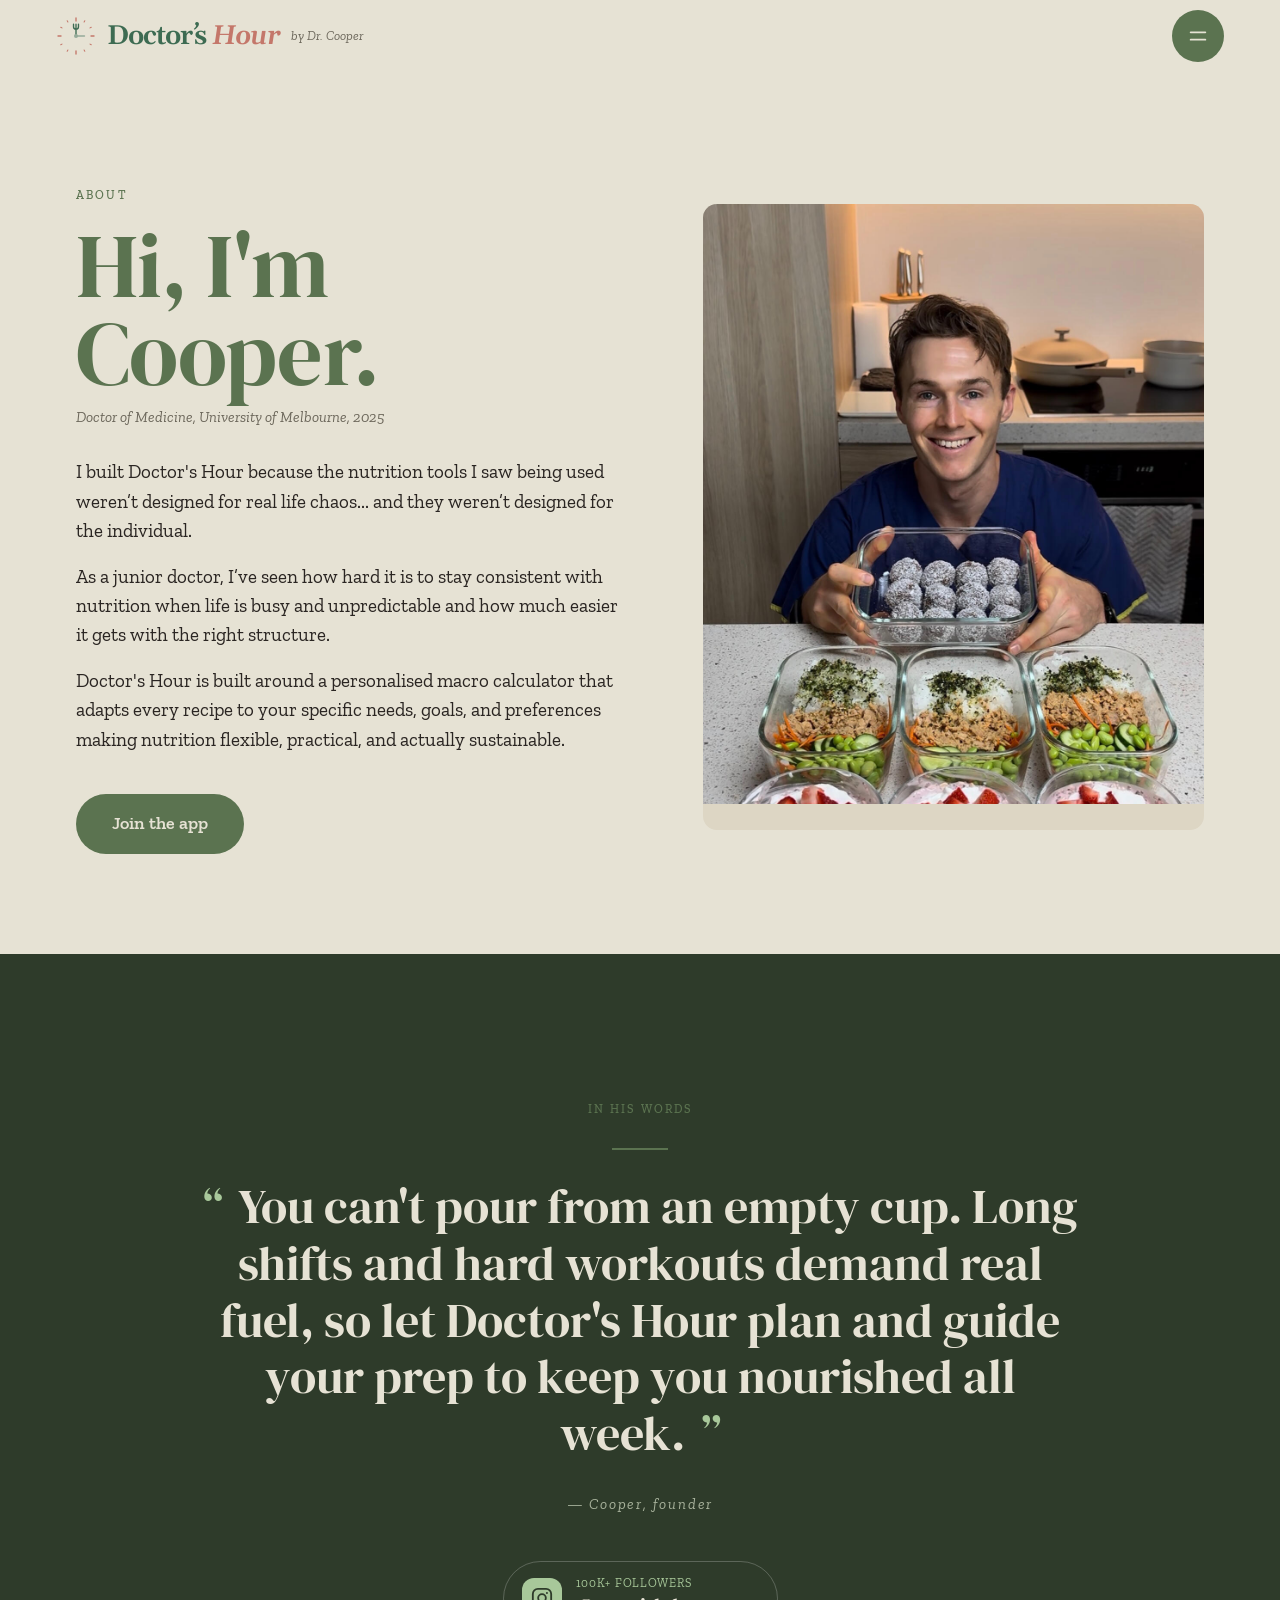
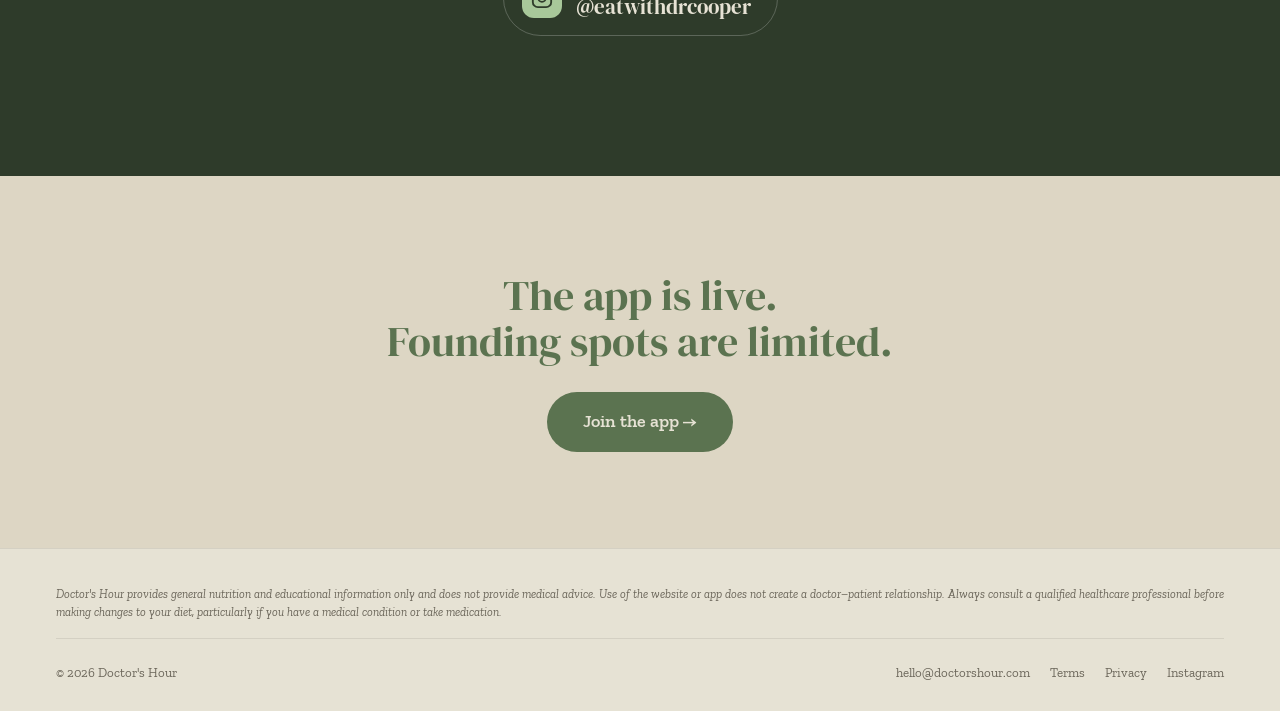
==== commit bd9e8e63: "Add files via upload" ====
--- a/about.html
+++ b/about.html
@@ -185,7 +185,7 @@
       <p>I built Doctor's Hour because the nutrition tools I saw being used weren’t designed for real life chaos... and they weren’t designed for the individual.</p>
       <p>As a junior doctor, I’ve seen how hard it is to stay consistent with nutrition when life is busy and unpredictable and how much easier it gets with the right structure.</p>
       <p>Doctor's Hour is built around a personalised macro calculator that adapts every recipe to your specific needs, goals, and preferences making nutrition flexible, practical, and actually sustainable.</p>
-      <a class="btn-primary" href="index.html#waitlist" style="margin-top:24px;">Join the waitlist</a>
+      <a class="btn-primary" href="https://www.doctorshour.com/" target="_blank" rel="noopener" style="margin-top:24px;">Join the app</a>
     </div>
     <div class="portrait" style="background: var(--cream-warm); overflow: hidden;">
       <img src="images/cooper-headshot.jpg" alt="Cooper" style="width: 100%; height: 600px; object-fit: cover; object-position: center 38%; display: block;">
@@ -217,14 +217,15 @@
   </section>
 
   <section class="cta-strip">
-    <p>The App is opening soon.<br>Founding spots are limited.</p>
-    <a class="btn-primary" href="index.html">Get on the waitlist →</a>
+    <p>The app is live.<br>Founding spots are limited.</p>
+    <a class="btn-primary" href="https://www.doctorshour.com/" target="_blank" rel="noopener">Join the app →</a>
   </section>
 
   <footer class="foot">
     <p class="foot__note" style="width: 75%; max-width: none;">Doctor's Hour provides general nutrition and educational information only and does not provide medical advice. Use of the website or app does not create a doctor–patient relationship. Always consult a qualified healthcare professional before making changes to your diet, particularly if you have a medical condition or take medication.</p>
     <span>© 2026 Doctor's Hour</span>
     <div class="foot__links">
+      <a href="mailto:hello@doctorshour.com">hello@doctorshour.com</a>
       <a href="#">Terms</a><a href="#">Privacy</a><a href="https://www.instagram.com/eatwithdrcooper/" target="_blank" rel="noopener">Instagram</a>
     </div>
   </footer>
--- a/styles.css
+++ b/styles.css
@@ -117,6 +117,7 @@
 
 .btn-primary {
   display: inline-flex;
+  white-space: nowrap;
   align-items: center;
   justify-content: center;
   gap: 10px;
